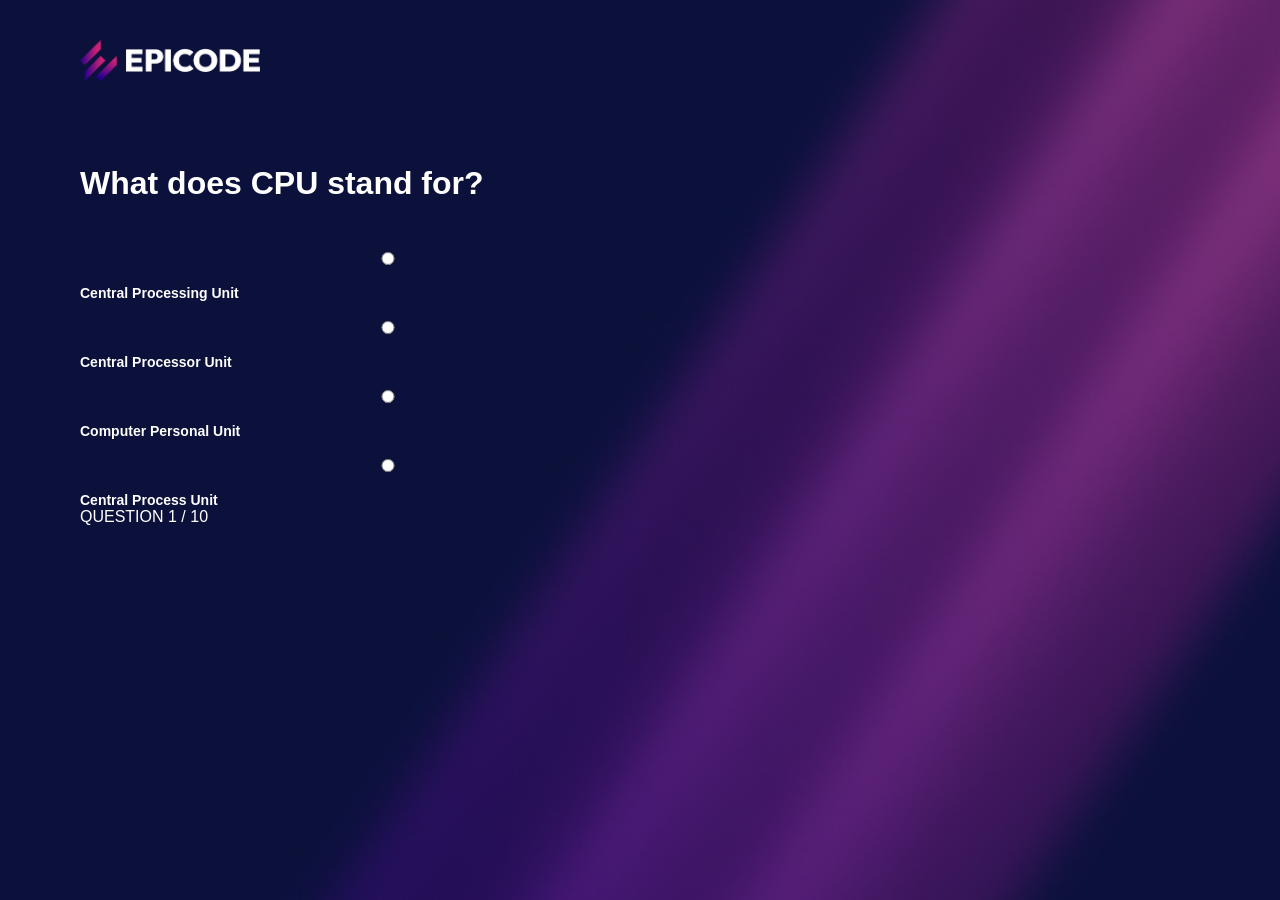
==== quiz.html @ b61a3285 "Merge branch 'master' into bagigio" ====
<!DOCTYPE html>
<html lang="it">

<head>
    <meta charset="UTF-8">
    <meta name="viewport" content="width=device-width, initial-scale=1.0">
    <link rel="stylesheet" href="./style.css">
    <title>Quiz</title>
  </head>

  <body>
    <header>
      <img src="./assets/epicode_logo.png" alt="Epicode logo" />
    </header>

    <main>
        <h1 id="questionText"></h1>

        <div id="answers">

            
        </div>

    </main>

    <footer class="counter">
      QUESTION <span id="questionNumber">1</span> / 10
    </footer>
  
<script src="./welcome.js"> </script>
<script src="./questions.js"></script>

</body>

    <script src="./question.js"></script>
  </body>
</html>
---- style.css ----
* {
  margin: 0;
  padding: 0;
  box-sizing: border-box;
}

/* BODY */

body {
  font-family: "Inter", sans-serif;
  background-color: #0b113b;
  background-image: url("./assets/bg.jpg");
  background-size: cover;
  background-position: center;
  color: white;
  min-height: 100vh;
  padding: 40px 80px;
  display: flex;
  flex-direction: column;
}

/* HEADER */

header img {
  width: 180px;
}

.titleBold{
  font-weight: 700;
}
/* MAIN */

main {
  width: 55%;
  max-width: 900px;
  margin-top: 80px;
}

/* TITOLI */
.welcome-title {
  font-family: "Outfit", sans-serif;
  font-size: 90px;
  font-weight: 300;
  line-height: 0.9;
  margin-bottom: 50px;
  width: 70%;
}

h1 strong {
  font-weight: 800;
}

h2 {
  color: #d20094;
  font-size: 30px;
  margin-bottom: 20px;
}

/* TESTI */

p {
  font-size: 16px;
  line-height: 1.5;
  margin-bottom: 50px;
  color: rgb(230, 230, 230);
}

/* LISTA */

ul {
  padding-left: 20px;
}

li {
  margin-bottom: 20px;
  font-size: 16px;
  color: rgb(240, 240, 240);
}

b {
  font-weight: 700;
}

/* BOTTOM SECTION */

.bottom-section {
  margin-top: auto;
  display: flex;
  justify-content: space-between;
  align-items: center;
  padding-bottom: 30px;
}

/* LABEL */

label {
  display: flex;
  align-items: center;
  gap: 15px;
  font-size: 14px;
  font-weight: 700;
}

/* CHECKBOX */

input[type="checkbox"] {
  width: 20px;
  height: 20px;
  accent-color: white;
}

/* BOTTONE PROCEED */

#proceed {
  background-color: #00ffff;
  color: #0b113b;
  border: none;
  padding: 20px 70px;
  font-size: 24px;
  font-weight: 700;
  cursor: pointer;
  box-shadow: 0 0 8px rgba(0, 255, 255, 0.5);
  transition: 0.2s;
}

/* HOVER */

#proceed:hover {
  transform: scale(1.03);
  box-shadow: 0 0 15px rgba(0, 255, 255, 0.7);
}

.answer-button {
  width: 100%;
  padding: 20px;
  border-radius: 40px;
  border: 2px solid rgba(255, 255, 255, 0.3);
  background: rgba(255, 255, 255, 0.05);
  color: white;
  font-size: 18px;
  font-weight: 600;
  cursor: pointer;
  transition: 0.2s;
}

.answer-button:hover {
  background: linear-gradient(90deg, #d20094, #900080);
  transform: scale(1.02);
  border-color: white;
}

#answers {
  display: flex;
  flex-direction: column;
  gap: 20px;
  margin-top: 50px;
}

.footerWelcome {
  display: flex;
  justify-content: space-between;
}
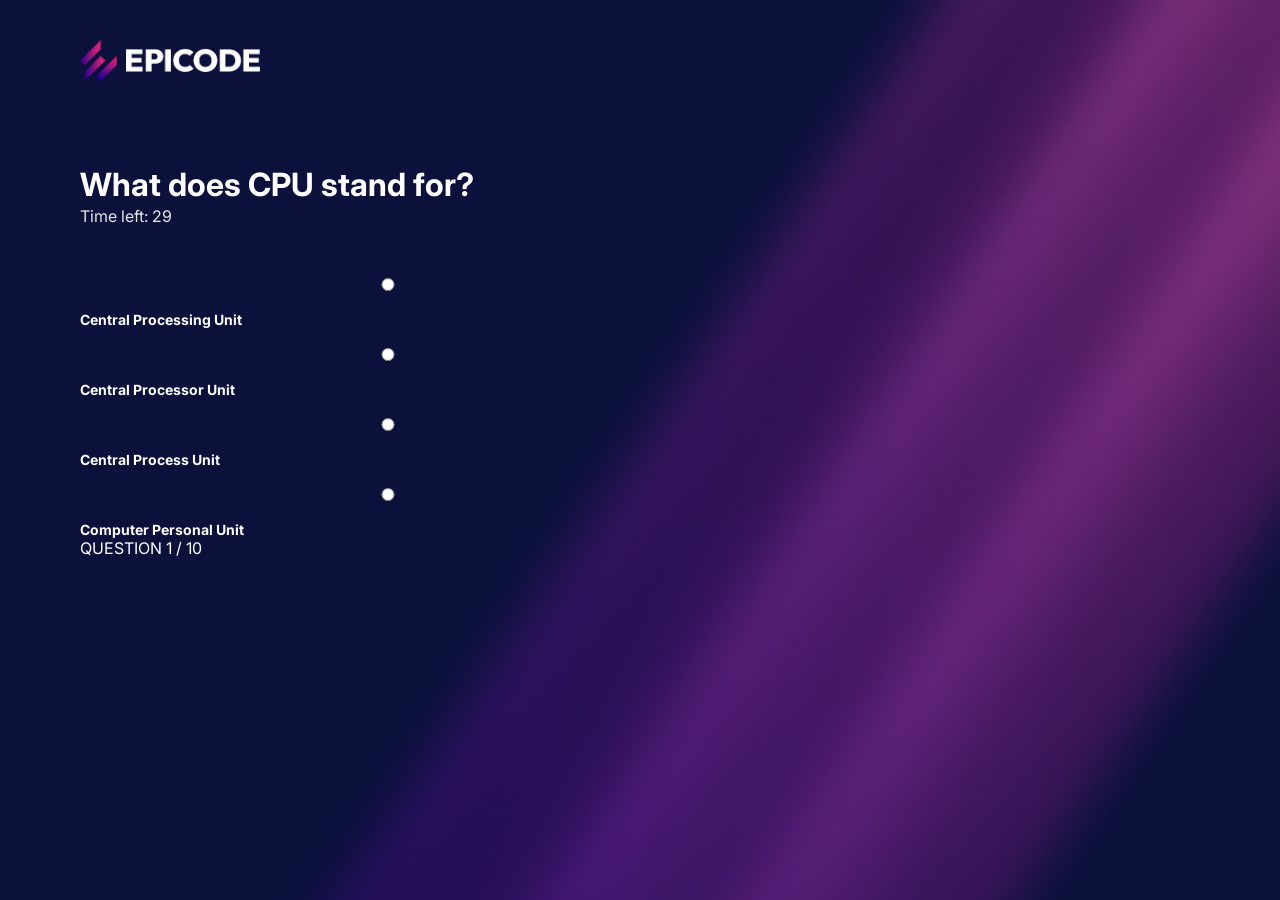
==== commit 72881c97: "background and small css tweaks" ====
--- a/quiz.html
+++ b/quiz.html
@@ -1,10 +1,13 @@
-<!DOCTYPE html>
+<!doctype html>
 <html lang="it">
-
-<head>
-    <meta charset="UTF-8">
-    <meta name="viewport" content="width=device-width, initial-scale=1.0">
-    <link rel="stylesheet" href="./style.css">
+  <head>
+    <meta charset="UTF-8" />
+    <meta name="viewport" content="width=device-width, initial-scale=1.0" />
+    <link rel="preconnect" href="https://fonts.googleapis.com" />
+    <link rel="preconnect" href="https://fonts.gstatic.com" crossorigin />
+    <link href="https://fonts.googleapis.com/css2?family=Inter:ital,opsz,wght@0,14..32,100..900;1,14..32,100..900&family=Outfit:wght@100..900&display=swap"
+      rel="stylesheet"/>
+    <link rel="stylesheet" href="./style.css"/>
     <title>Quiz</title>
   </head>
 
@@ -14,23 +17,48 @@
     </header>
 
     <main>
-        <h1 id="questionText"></h1>
+      <h1 id="questionText"></h1>
+      <p>Time left: <span id="timer"></span></p>
+      <div id="answers">
+        <p class="question">"What does CPU stand for?</p>
 
-        <div id="answers">
+        <input
+          id="opt1"
+          type="radio"
+          name="cpu"
+          value="central_processing_unit"
+        />
+        <label for="opt1">Central Processing Unit</label><br />
 
-            
-        </div>
+        <input
+          id="opt2"
+          type="radio"
+          name="cpu"
+          value="computer_personal_unit"
+        />
+        <label for="opt2">Computer Personal Unit</label><br />
 
+        <input
+          id="opt3"
+          type="radio"
+          name="cpu"
+          value="central_processor_unit"
+        />
+        <label for="opt3">Central Processor Unit</label><br />
+
+        <input
+          id="opt4"
+          type="radio"
+          name="cpu"
+          value="control_processing_unit"
+        />
+        <label for="opt4">Control Processing Unit</label>
+      </div>
     </main>
 
     <footer class="counter">
       QUESTION <span id="questionNumber">1</span> / 10
     </footer>
-  
-<script src="./welcome.js"> </script>
-<script src="./questions.js"></script>
-
-</body>
 
     <script src="./question.js"></script>
   </body>
--- a/style.css
+++ b/style.css
@@ -25,9 +25,6 @@
   width: 180px;
 }
 
-.titleBold{
-  font-weight: 700;
-}
 /* MAIN */
 
 main {
@@ -44,6 +41,10 @@
   line-height: 0.9;
   margin-bottom: 50px;
   width: 70%;
+}
+
+.welcome-title span{
+  font-weight: 700;
 }
 
 h1 strong {
@@ -90,6 +91,21 @@
   align-items: center;
   padding-bottom: 30px;
 }
+button {
+  background-color: #00ffff;
+  color: #0b113b;
+  border: none;
+  padding: 18px 60px;
+  font-size: 22px;
+  font-weight: 700;
+  cursor: pointer;
+  box-shadow: 0 0 8px rgba(0, 255, 255, 0.4);
+  transition: 0.2s;
+}
+button:hover {
+  transform: scale(1.03);
+  box-shadow: 0 0 15px rgba(0, 255, 255, 0.6);
+}
 
 /* LABEL */
 
@@ -107,6 +123,12 @@
   width: 20px;
   height: 20px;
   accent-color: white;
+  appearance: none;
+  border: solid white 2px;
+}
+
+input[type="checkbox"]:checked {
+  background-color: #00ffff;
 }
 
 /* BOTTONE PROCEED */
@@ -129,7 +151,6 @@
   transform: scale(1.03);
   box-shadow: 0 0 15px rgba(0, 255, 255, 0.7);
 }
-
 .answer-button {
   width: 100%;
   padding: 20px;
@@ -148,15 +169,9 @@
   transform: scale(1.02);
   border-color: white;
 }
-
 #answers {
   display: flex;
   flex-direction: column;
   gap: 20px;
   margin-top: 50px;
 }
-
-.footerWelcome {
-  display: flex;
-  justify-content: space-between;
-}
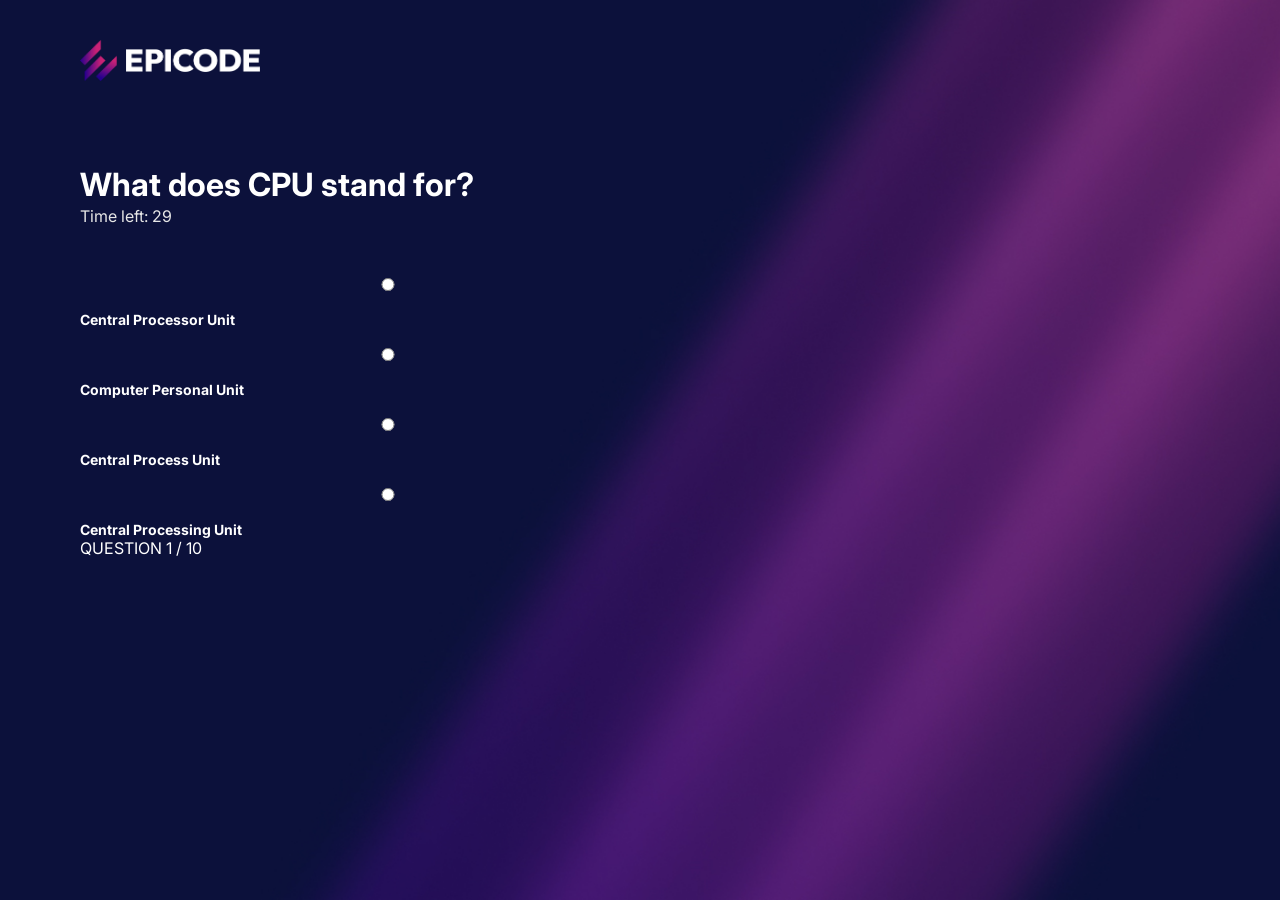
==== commit 685b1bb1: "ho tolto il testo di default dall'html che non serviva tanto viene stampato da js" ====
--- a/quiz.html
+++ b/quiz.html
@@ -20,7 +20,7 @@
       <h1 id="questionText"></h1>
       <p>Time left: <span id="timer"></span></p>
       <div id="answers">
-        <p class="question">"What does CPU stand for?</p>
+        <p class="question"></p>
 
         <input
           id="opt1"
@@ -28,7 +28,7 @@
           name="cpu"
           value="central_processing_unit"
         />
-        <label for="opt1">Central Processing Unit</label><br />
+        <label for="opt1"></label><br />
 
         <input
           id="opt2"
@@ -36,7 +36,7 @@
           name="cpu"
           value="computer_personal_unit"
         />
-        <label for="opt2">Computer Personal Unit</label><br />
+        <label for="opt2"></label><br />
 
         <input
           id="opt3"
@@ -44,7 +44,7 @@
           name="cpu"
           value="central_processor_unit"
         />
-        <label for="opt3">Central Processor Unit</label><br />
+        <label for="opt3"></label><br />
 
         <input
           id="opt4"
@@ -52,7 +52,7 @@
           name="cpu"
           value="control_processing_unit"
         />
-        <label for="opt4">Control Processing Unit</label>
+        <label for="opt4"></label>
       </div>
     </main>
 
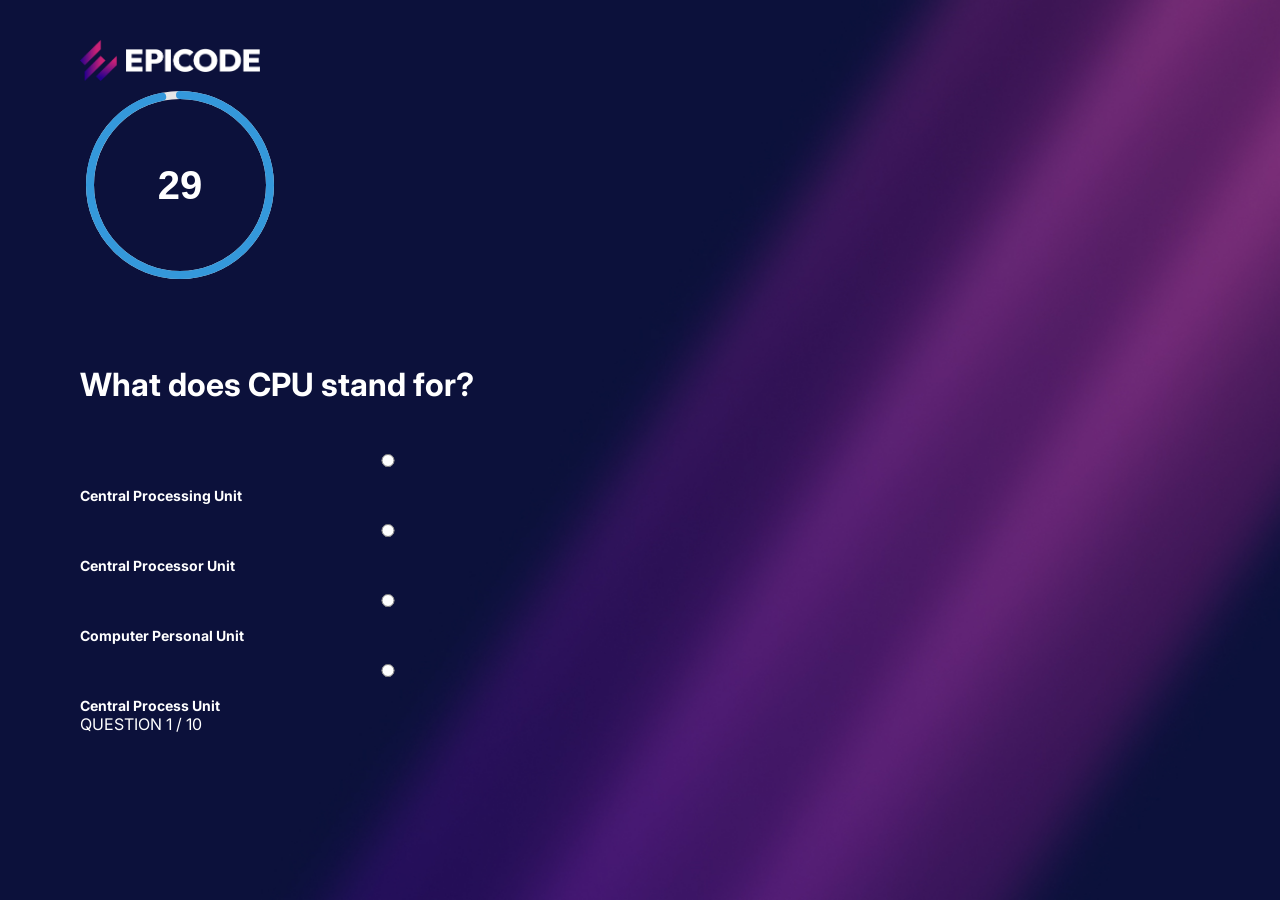
==== commit daa2eb46: "inserito timer js" ====
--- a/quiz.html
+++ b/quiz.html
@@ -1,24 +1,39 @@
 <!doctype html>
-<html lang="it">
+<html lang="en">
   <head>
     <meta charset="UTF-8" />
     <meta name="viewport" content="width=device-width, initial-scale=1.0" />
     <link rel="preconnect" href="https://fonts.googleapis.com" />
     <link rel="preconnect" href="https://fonts.gstatic.com" crossorigin />
-    <link href="https://fonts.googleapis.com/css2?family=Inter:ital,opsz,wght@0,14..32,100..900;1,14..32,100..900&family=Outfit:wght@100..900&display=swap"
-      rel="stylesheet"/>
-    <link rel="stylesheet" href="./style.css"/>
+    <link
+      href="https://fonts.googleapis.com/css2?family=Inter:ital,opsz,wght@0,14..32,100..900;1,14..32,100..900&family=Outfit:wght@100..900&display=swap"
+      rel="stylesheet"
+    />
+    <link rel="stylesheet" href="./style.css" />
     <title>Quiz</title>
   </head>
 
   <body>
     <header>
       <img src="./assets/epicode_logo.png" alt="Epicode logo" />
+      <div class="timer-container">
+        <svg class="timer-svg" width="200" height="200">
+          <circle class="timer-background" cx="100" cy="100" r="90"></circle>
+          <circle
+            class="timer-path"
+            cx="100"
+            cy="100"
+            r="90"
+            id="timer-path"
+          ></circle>
+        </svg>
+        <div class="timer-label" id="timer">30</div>
+      </div>
     </header>
 
     <main>
       <h1 id="questionText"></h1>
-      <p>Time left: <span id="timer"></span></p>
+     
       <div id="answers">
         <p class="question"></p>
 
@@ -52,6 +67,7 @@
           name="cpu"
           value="control_processing_unit"
         />
+
         <label for="opt4"></label>
       </div>
     </main>
--- a/style.css
+++ b/style.css
@@ -175,3 +175,45 @@
   gap: 20px;
   margin-top: 50px;
 }
+/*RESULTS*/
+#mainResults{
+  display: flex;
+  justify-content: center;
+  width: 100%;
+}
+#resultsParagraf{
+  
+}
+.timer-container {
+  position: relative;
+  width: 200px;
+  height: 200px;
+  display: flex;
+  align-items: center;
+  justify-content: center;
+}
+
+.timer-svg {
+  transform: rotate(-90deg); /* Fa partire il cerchio dall'alto */
+}
+
+.timer-background {
+  fill: none;
+  stroke: #e6e6e6;
+  stroke-width: 8;
+}
+
+.timer-path {
+  fill: none;
+  stroke: #3498db;
+  stroke-width: 8;
+  stroke-linecap: round;
+  transition: stroke-dashoffset 0.5s linear;
+}
+
+.timer-label {
+  position: absolute;
+  font-size: 2.5rem;
+  font-weight: bold;
+  font-family: sans-serif;
+}
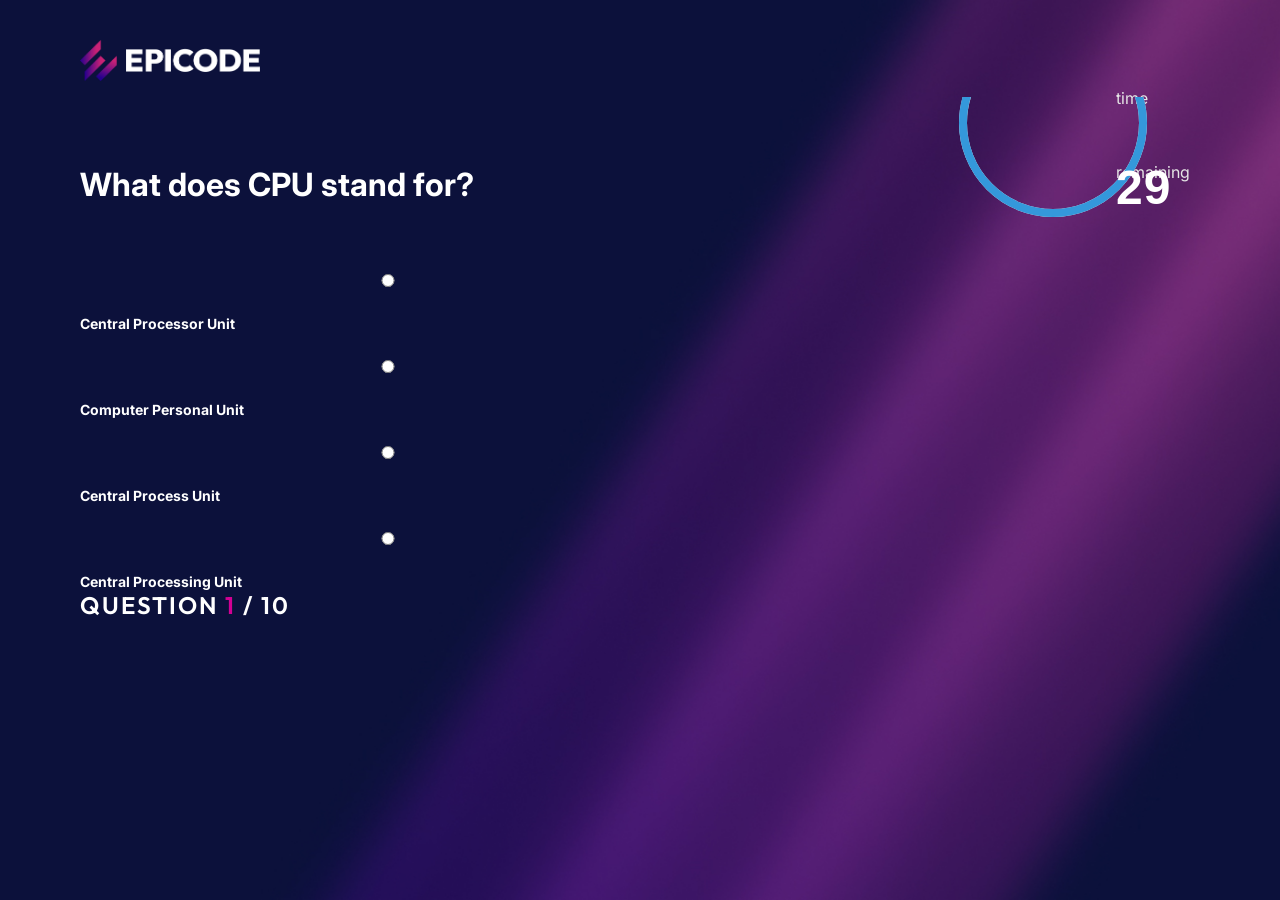
==== commit b9c137f5: "aggiunto paragrafo dentro timer" ====
--- a/quiz.html
+++ b/quiz.html
@@ -27,13 +27,18 @@
             id="timer-path"
           ></circle>
         </svg>
-        <div class="timer-label" id="timer">30</div>
+        <div>
+          <p>time</p>
+
+          <div class="timer-label" id="timer"></div>
+          <p>remaining</p>
+        </div>
       </div>
     </header>
 
     <main>
       <h1 id="questionText"></h1>
-     
+
       <div id="answers">
         <p class="question"></p>
 
--- a/style.css
+++ b/style.css
@@ -20,7 +20,10 @@
 }
 
 /* HEADER */
-
+header{
+  position: relative;
+
+}
 header img {
   width: 180px;
 }
@@ -185,12 +188,14 @@
   
 }
 .timer-container {
-  position: relative;
+  position: absolute;
   width: 200px;
   height: 200px;
   display: flex;
   align-items: center;
   justify-content: center;
+  top: 20px;
+  right: 10px;
 }
 
 .timer-svg {
@@ -210,10 +215,191 @@
   stroke-linecap: round;
   transition: stroke-dashoffset 0.5s linear;
 }
+#timer{
+  font-size: 3rem;
+
+}
 
 .timer-label {
   position: absolute;
-  font-size: 2.5rem;
+  font-size: 10px;
   font-weight: bold;
   font-family: sans-serif;
 }
+.timer-before {
+
+    content:"";
+
+    width: 100px;
+    height: 100px;
+
+    border-radius: 50%;
+
+    position: absolute;
+
+    background-color: #1b1356;
+
+}
+
+.timer-inner {
+
+    display: flex;
+    flex-direction: column;
+    justify-content: center;
+    align-items: center;
+
+    position: relative;
+    z-index: 2;
+
+}
+
+.timer-label {
+
+    font-size: 10px;
+    letter-spacing: 1px;
+
+}
+
+.timer-number {
+
+    font-family: 'Outfit', sans-serif;
+
+    font-size: 46px;
+    font-weight: 700;
+
+    line-height: 1;
+
+}
+
+.quiz-content {
+
+    flex: 1;
+
+    display: flex;
+    flex-direction: column;
+    justify-content: center;
+    align-items: center;
+
+}
+
+#questiontext {
+
+    text-align: center;
+
+    font-family: 'Outfit', sans-serif;
+    font-size: 64px;
+    font-weight: 300;
+
+    line-height: 1.1;
+
+    max-width: 950px;
+
+}
+
+#questiontext strong {
+
+    font-weight: 700;
+
+}
+
+#answers {
+
+    width: 100%;
+    max-width: 950px;
+
+    margin-top: 70px;
+
+    display: flex;
+    flex-wrap: wrap;
+    justify-content: space-between;
+
+    gap: 28px;
+
+}
+
+.answer {
+
+    width: calc(50% - 14px);
+
+}
+
+.answer input[type="radio"] { display: none;
+
+}
+
+.answer label {
+
+    width: 100%;
+    height: 82px;
+
+    border-radius: 999px;
+
+    border: 2px solid rgba(255,255,255,.5);
+
+    background: rgba(255,255,255,.05);
+
+    display: flex;
+    justify-content: center;
+    align-items: center;
+
+    text-align: center;
+
+    color: white;
+
+    font-size: 22px;
+    font-weight: 600;
+
+    cursor: pointer;
+
+    transition: 0.3s ease;
+
+
+}
+
+.answer label:hover {
+
+    transform: translateY(-2px);
+    border-color: white;
+
+}
+
+.answer input[type="radio"]:checked + label {
+
+    background: linear-gradient(180deg,#d20094,#900080);
+    border: none;
+    box-shadow: 0 0 20px, rgba(210,0,148,.5);
+
+}
+
+.footer {
+
+    display: flex;
+    justify-content: center;
+    align-items: center;
+
+    padding-bottom: 20px;
+
+}
+
+.counter {
+
+    font-family: 'Outfit', sans-serif;
+
+    font-size: 24px;
+    font-weight: 600;
+
+    letter-spacing: 2px;
+
+}
+
+.counter span {
+
+    color: #d20094;
+
+}
+
+.counter .total {
+
+    color: white;
+    
+}
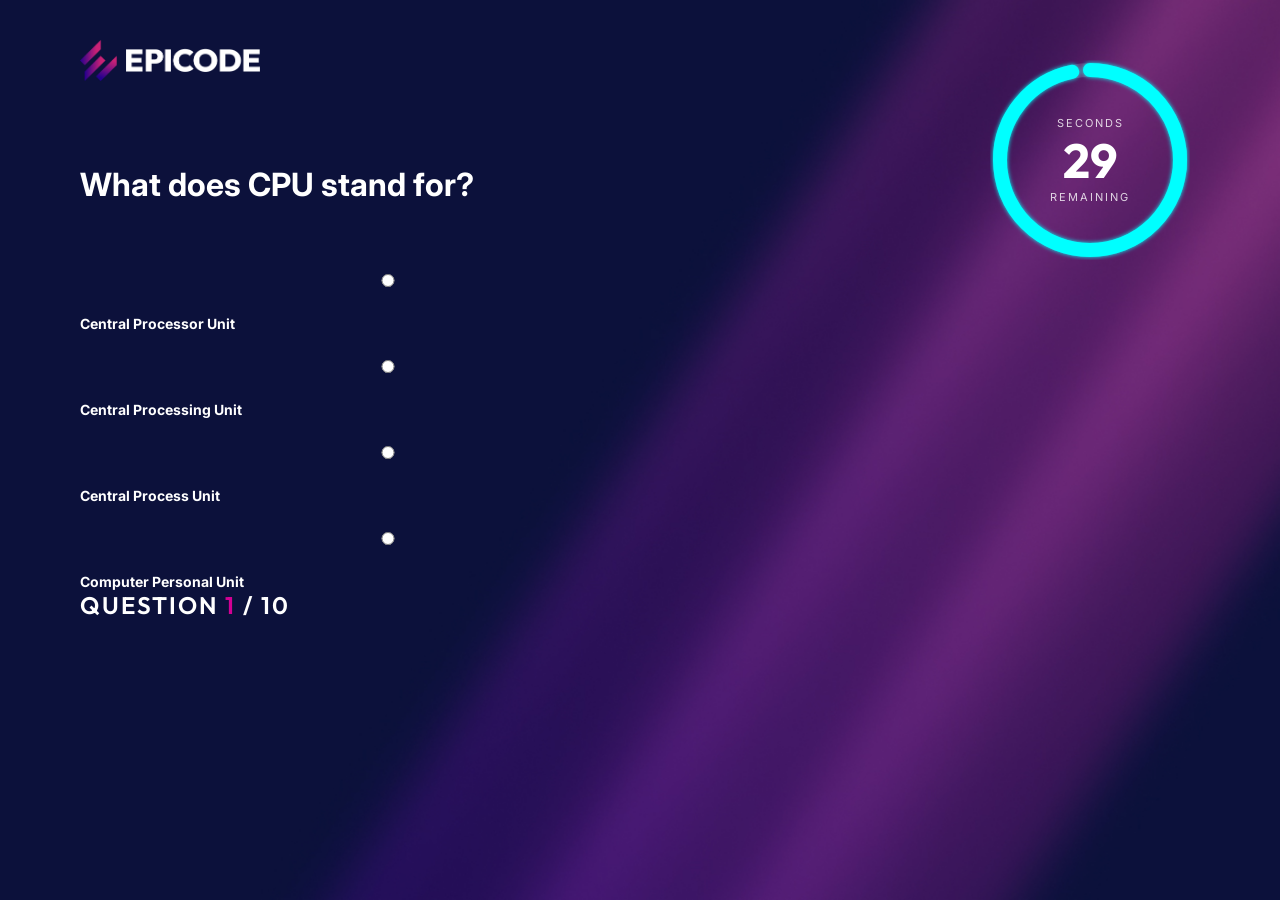
==== commit acc9e56d: "modifcato timer col css e aggiustato quiz.html" ====
--- a/quiz.html
+++ b/quiz.html
@@ -2,23 +2,31 @@
 <html lang="en">
   <head>
     <meta charset="UTF-8" />
+
     <meta name="viewport" content="width=device-width, initial-scale=1.0" />
+
     <link rel="preconnect" href="https://fonts.googleapis.com" />
+
     <link rel="preconnect" href="https://fonts.gstatic.com" crossorigin />
+
     <link
       href="https://fonts.googleapis.com/css2?family=Inter:ital,opsz,wght@0,14..32,100..900;1,14..32,100..900&family=Outfit:wght@100..900&display=swap"
       rel="stylesheet"
     />
+
     <link rel="stylesheet" href="./style.css" />
+
     <title>Quiz</title>
   </head>
 
   <body>
     <header>
       <img src="./assets/epicode_logo.png" alt="Epicode logo" />
+
       <div class="timer-container">
         <svg class="timer-svg" width="200" height="200">
           <circle class="timer-background" cx="100" cy="100" r="90"></circle>
+
           <circle
             class="timer-path"
             cx="100"
@@ -27,11 +35,13 @@
             id="timer-path"
           ></circle>
         </svg>
-        <div>
-          <p>time</p>
 
-          <div class="timer-label" id="timer"></div>
-          <p>remaining</p>
+        <div class="timer-inner">
+          <span class="timer-small"> SECONDS </span>
+
+          <div class="timer-number" id="timer">30</div>
+
+          <span class="timer-small"> REMAINING </span>
         </div>
       </div>
     </header>
@@ -39,46 +49,14 @@
     <main>
       <h1 id="questionText"></h1>
 
-      <div id="answers">
-        <p class="question"></p>
-
-        <input
-          id="opt1"
-          type="radio"
-          name="cpu"
-          value="central_processing_unit"
-        />
-        <label for="opt1"></label><br />
-
-        <input
-          id="opt2"
-          type="radio"
-          name="cpu"
-          value="computer_personal_unit"
-        />
-        <label for="opt2"></label><br />
-
-        <input
-          id="opt3"
-          type="radio"
-          name="cpu"
-          value="central_processor_unit"
-        />
-        <label for="opt3"></label><br />
-
-        <input
-          id="opt4"
-          type="radio"
-          name="cpu"
-          value="control_processing_unit"
-        />
-
-        <label for="opt4"></label>
-      </div>
+      <div id="answers"></div>
     </main>
 
     <footer class="counter">
-      QUESTION <span id="questionNumber">1</span> / 10
+      QUESTION
+      <span id="questionNumber"> 1 </span>
+
+      / 10
     </footer>
 
     <script src="./question.js"></script>
--- a/style.css
+++ b/style.css
@@ -20,9 +20,8 @@
 }
 
 /* HEADER */
-header{
+header {
   position: relative;
-
 }
 header img {
   width: 180px;
@@ -46,7 +45,7 @@
   width: 70%;
 }
 
-.welcome-title span{
+.welcome-title span {
   font-weight: 700;
 }
 
@@ -179,227 +178,194 @@
   margin-top: 50px;
 }
 /*RESULTS*/
-#mainResults{
+#mainResults {
   display: flex;
   justify-content: center;
   width: 100%;
 }
-#resultsParagraf{
-  
+#resultsParagraf {
 }
 .timer-container {
   position: absolute;
+
+  top: 20px;
+  right: 10px;
+
   width: 200px;
   height: 200px;
-  display: flex;
-  align-items: center;
-  justify-content: center;
-  top: 20px;
-  right: 10px;
+
+  display: flex;
+  justify-content: center;
+  align-items: center;
 }
 
 .timer-svg {
-  transform: rotate(-90deg); /* Fa partire il cerchio dall'alto */
+  position: absolute;
+
+  transform: rotate(-90deg);
 }
 
 .timer-background {
   fill: none;
-  stroke: #e6e6e6;
-  stroke-width: 8;
+
+  stroke: rgba(255, 255, 255, 0.15);
+
+  stroke-width: 14;
 }
 
 .timer-path {
   fill: none;
-  stroke: #3498db;
-  stroke-width: 8;
+
+  stroke: #00ffff;
+
+  stroke-width: 14;
+
   stroke-linecap: round;
-  transition: stroke-dashoffset 0.5s linear;
-}
-#timer{
-  font-size: 3rem;
-
-}
-
-.timer-label {
+
+  transition: stroke-dashoffset 1s linear;
+  filter: drop-shadow(0 0 2px #00ffff);
+}
+
+.timer-inner {
   position: absolute;
-  font-size: 10px;
-  font-weight: bold;
-  font-family: sans-serif;
-}
-.timer-before {
-
-    content:"";
-
-    width: 100px;
-    height: 100px;
-
-    border-radius: 50%;
-
-    position: absolute;
-
-    background-color: #1b1356;
-
-}
-
-.timer-inner {
-
-    display: flex;
-    flex-direction: column;
-    justify-content: center;
-    align-items: center;
-
-    position: relative;
-    z-index: 2;
-
-}
-
-.timer-label {
-
-    font-size: 10px;
-    letter-spacing: 1px;
-
+
+  display: flex;
+  flex-direction: column;
+
+  justify-content: center;
+  align-items: center;
+}
+
+.timer-small {
+  font-size: 11px;
+
+  letter-spacing: 2px;
+
+  color: white;
+
+  opacity: 0.8;
 }
 
 .timer-number {
-
-    font-family: 'Outfit', sans-serif;
-
-    font-size: 46px;
-    font-weight: 700;
-
-    line-height: 1;
-
+  font-family: "Outfit", sans-serif;
+
+  font-size: 48px;
+
+  font-weight: 700;
+
+  line-height: 1;
+
+  color: white;
+
+  margin: 6px 0;
 }
 
 .quiz-content {
-
-    flex: 1;
-
-    display: flex;
-    flex-direction: column;
-    justify-content: center;
-    align-items: center;
-
+  flex: 1;
+
+  display: flex;
+  flex-direction: column;
+  justify-content: center;
+  align-items: center;
 }
 
 #questiontext {
-
-    text-align: center;
-
-    font-family: 'Outfit', sans-serif;
-    font-size: 64px;
-    font-weight: 300;
-
-    line-height: 1.1;
-
-    max-width: 950px;
-
+  text-align: center;
+
+  font-family: "Outfit", sans-serif;
+  font-size: 64px;
+  font-weight: 300;
+
+  line-height: 1.1;
+
+  max-width: 950px;
 }
 
 #questiontext strong {
-
-    font-weight: 700;
-
+  font-weight: 700;
 }
 
 #answers {
-
-    width: 100%;
-    max-width: 950px;
-
-    margin-top: 70px;
-
-    display: flex;
-    flex-wrap: wrap;
-    justify-content: space-between;
-
-    gap: 28px;
-
+  width: 100%;
+  max-width: 950px;
+
+  margin-top: 70px;
+
+  display: flex;
+  flex-wrap: wrap;
+  justify-content: space-between;
+
+  gap: 28px;
 }
 
 .answer {
-
-    width: calc(50% - 14px);
-
-}
-
-.answer input[type="radio"] { display: none;
-
+  width: calc(50% - 14px);
+}
+
+.answer input[type="radio"] {
+  display: none;
 }
 
 .answer label {
-
-    width: 100%;
-    height: 82px;
-
-    border-radius: 999px;
-
-    border: 2px solid rgba(255,255,255,.5);
-
-    background: rgba(255,255,255,.05);
-
-    display: flex;
-    justify-content: center;
-    align-items: center;
-
-    text-align: center;
-
-    color: white;
-
-    font-size: 22px;
-    font-weight: 600;
-
-    cursor: pointer;
-
-    transition: 0.3s ease;
-
-
+  width: 100%;
+  height: 82px;
+
+  border-radius: 999px;
+
+  border: 2px solid rgba(255, 255, 255, 0.5);
+
+  background: rgba(255, 255, 255, 0.05);
+
+  display: flex;
+  justify-content: center;
+  align-items: center;
+
+  text-align: center;
+
+  color: white;
+
+  font-size: 22px;
+  font-weight: 600;
+
+  cursor: pointer;
+
+  transition: 0.3s ease;
 }
 
 .answer label:hover {
-
-    transform: translateY(-2px);
-    border-color: white;
-
+  transform: translateY(-2px);
+  border-color: white;
 }
 
 .answer input[type="radio"]:checked + label {
-
-    background: linear-gradient(180deg,#d20094,#900080);
-    border: none;
-    box-shadow: 0 0 20px, rgba(210,0,148,.5);
-
+  background: linear-gradient(180deg, #d20094, #900080);
+  border: none;
+  box-shadow:
+    0 0 20px,
+    rgba(210, 0, 148, 0.5);
 }
 
 .footer {
-
-    display: flex;
-    justify-content: center;
-    align-items: center;
-
-    padding-bottom: 20px;
-
+  display: flex;
+  justify-content: center;
+  align-items: center;
+
+  padding-bottom: 20px;
 }
 
 .counter {
-
-    font-family: 'Outfit', sans-serif;
-
-    font-size: 24px;
-    font-weight: 600;
-
-    letter-spacing: 2px;
-
+  font-family: "Outfit", sans-serif;
+
+  font-size: 24px;
+  font-weight: 600;
+
+  letter-spacing: 2px;
 }
 
 .counter span {
-
-    color: #d20094;
-
+  color: #d20094;
 }
 
 .counter .total {
-
-    color: white;
-    
-}
+  color: white;
+}
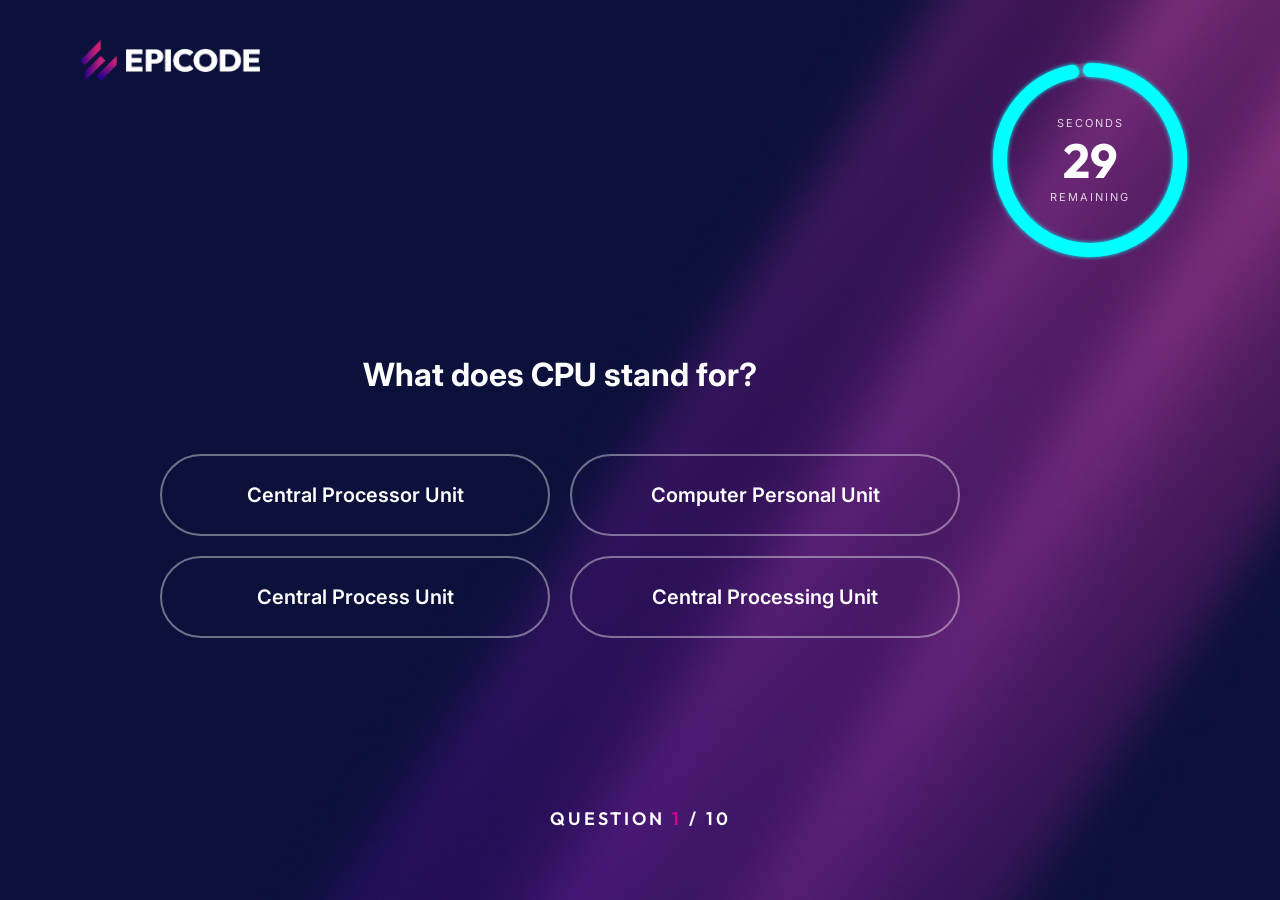
==== commit 3bc5a20e: "css e js modificati per dargli l'aspetto richiesto" ====
--- a/quiz.html
+++ b/quiz.html
@@ -46,7 +46,7 @@
       </div>
     </header>
 
-    <main>
+    <main id="mainQuiz">
       <h1 id="questionText"></h1>
 
       <div id="answers"></div>
--- a/style.css
+++ b/style.css
@@ -107,6 +107,7 @@
 button:hover {
   transform: scale(1.03);
   box-shadow: 0 0 15px rgba(0, 255, 255, 0.6);
+  background-color: #d20094;
 }
 
 /* LABEL */
@@ -153,17 +154,22 @@
   transform: scale(1.03);
   box-shadow: 0 0 15px rgba(0, 255, 255, 0.7);
 }
+
 .answer-button {
   width: 100%;
-  padding: 20px;
+  padding: 0;
+  height: 82px;
   border-radius: 40px;
-  border: 2px solid rgba(255, 255, 255, 0.3);
+  border: 2px solid rgba(255, 255, 255, 0.4);
   background: rgba(255, 255, 255, 0.05);
   color: white;
-  font-size: 18px;
+  font-size: 20px;
   font-weight: 600;
-  cursor: pointer;
-  transition: 0.2s;
+  transition: 0.3s ease;
+  display: flex;
+  align-items: center;
+  justify-content: center;
+  text-align: center;
 }
 
 .answer-button:hover {
@@ -171,20 +177,17 @@
   transform: scale(1.02);
   border-color: white;
 }
-#answers {
-  display: flex;
-  flex-direction: column;
-  gap: 20px;
-  margin-top: 50px;
-}
+
+
 /*RESULTS*/
+
 #mainResults {
   display: flex;
   justify-content: center;
   width: 100%;
 }
-#resultsParagraf {
-}
+
+
 .timer-container {
   position: absolute;
 
@@ -260,106 +263,89 @@
   margin: 6px 0;
 }
 
+/*NON TROVO LA CLASSE CORRISPONDENTE IN HTML
 .quiz-content {
   flex: 1;
-
   display: flex;
   flex-direction: column;
   justify-content: center;
   align-items: center;
 }
 
-#questiontext {
-  text-align: center;
-
-  font-family: "Outfit", sans-serif;
-  font-size: 64px;
-  font-weight: 300;
-
-  line-height: 1.1;
-
-  max-width: 950px;
-}
+/* #questiontext non esiste in HTML
 
 #questiontext strong {
   font-weight: 700;
 }
 
-#answers {
-  width: 100%;
-  max-width: 950px;
-
-  margin-top: 70px;
-
-  display: flex;
-  flex-wrap: wrap;
-  justify-content: space-between;
-
-  gap: 28px;
-}
-
+
+/*ANSWER NON LA TROVO 
 .answer {
   width: calc(50% - 14px);
 }
-
-.answer input[type="radio"] {
+*/
+
+#answers {
+  width: 100%;
+  max-width: 800px;
+  margin-top: 60px;
+  display: grid;
+  grid-template-columns: 1fr 1fr;
+  gap: 20px;
+}
+
+
+#answers input[type="radio"] {
   display: none;
 }
 
-.answer label {
+
+#answers label {
   width: 100%;
   height: 82px;
-
-  border-radius: 999px;
-
-  border: 2px solid rgba(255, 255, 255, 0.5);
-
-  background: rgba(255, 255, 255, 0.05);
-
-  display: flex;
-  justify-content: center;
-  align-items: center;
-
+  border-radius: 50px;
+  border: 2px solid rgba(255, 255, 255, 0.4);
+  font-size: 20px;
+  font-weight: 600;
+  display: flex;
+  align-items: center;
+  justify-content: center;
   text-align: center;
-
-  color: white;
-
-  font-size: 22px;
-  font-weight: 600;
-
+}
+
+#answers label:hover {
+  background: linear-gradient(45deg, #d20094, #900080);
+  border-color: transparent;
   cursor: pointer;
-
-  transition: 0.3s ease;
-}
-
-.answer label:hover {
-  transform: translateY(-2px);
-  border-color: white;
-}
-
+  color: white;
+}
+
+/*
 .answer input[type="radio"]:checked + label {
-  background: linear-gradient(180deg, #d20094, #900080);
+  background: linear-gradient(45deg, #d20094, #900080);
   border: none;
   box-shadow:
     0 0 20px,
     rgba(210, 0, 148, 0.5);
 }
 
+
+ANCHE QUESTA NON LA TROVO IN HTML
 .footer {
   display: flex;
   justify-content: center;
   align-items: center;
-
   padding-bottom: 20px;
 }
+*/
 
 .counter {
   font-family: "Outfit", sans-serif;
-
-  font-size: 24px;
+  font-size: 18px;
   font-weight: 600;
-
-  letter-spacing: 2px;
+  letter-spacing: 3px;
+  text-align: center;
+  padding-bottom: 30px;
 }
 
 .counter span {
@@ -369,3 +355,16 @@
 .counter .total {
   color: white;
 }
+
+/*MAIN QUIZ PAGE*/
+#mainQuiz {
+  margin-top: 100px;
+  width: 100%;
+  max-width: 960px;
+  display: flex;
+  flex-direction: column;
+  align-items: center;
+  justify-content: center;
+  flex: 1;
+  
+}
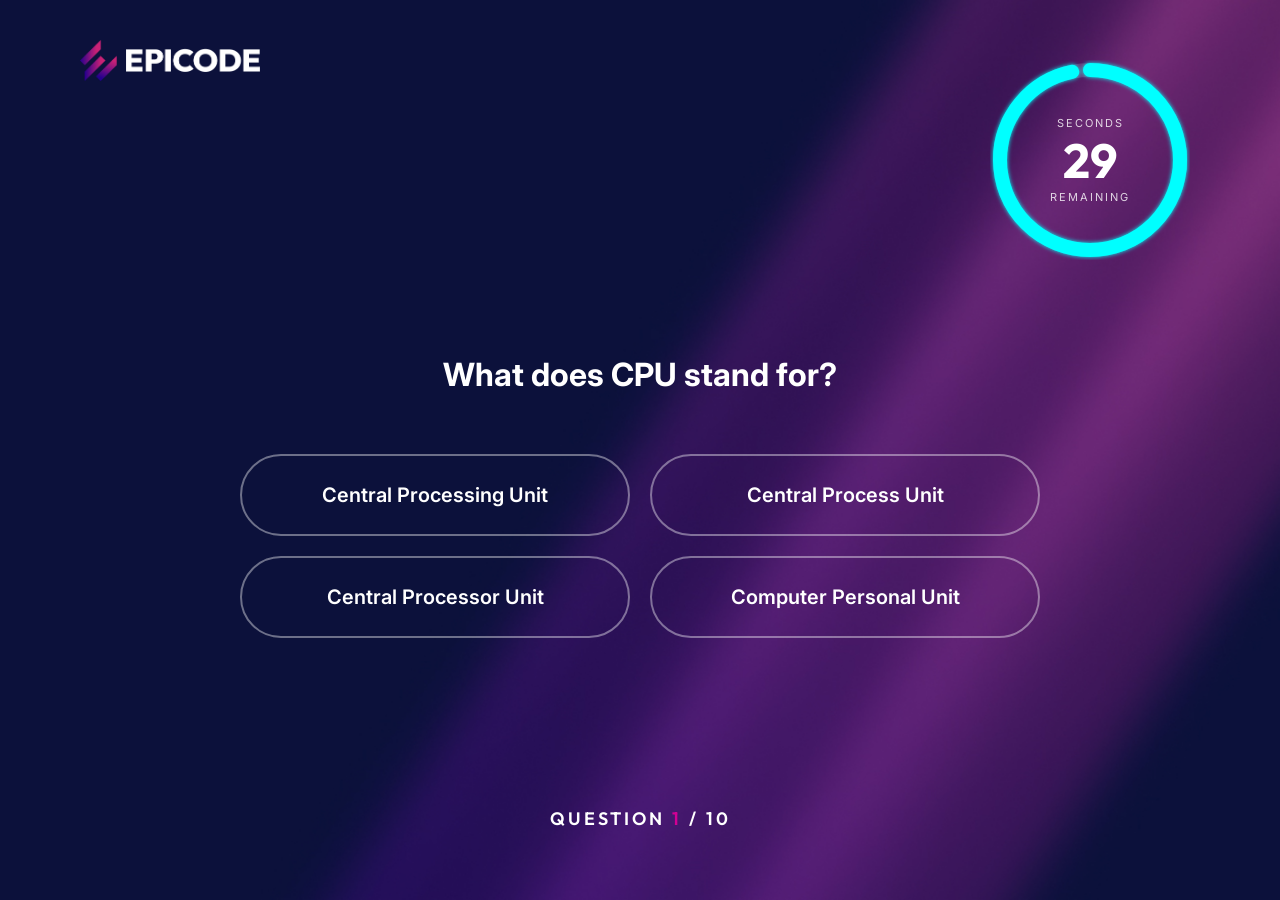
==== commit 46f53662: "css valutazione finale e centratura pagina" ====
--- a/quiz.html
+++ b/quiz.html
@@ -46,7 +46,7 @@
       </div>
     </header>
 
-    <main id="mainQuiz">
+    <main class="mainQuiz">
       <h1 id="questionText"></h1>
 
       <div id="answers"></div>
--- a/style.css
+++ b/style.css
@@ -18,6 +18,7 @@
   display: flex;
   flex-direction: column;
 }
+
 
 /* HEADER */
 header {
@@ -263,27 +264,6 @@
   margin: 6px 0;
 }
 
-/*NON TROVO LA CLASSE CORRISPONDENTE IN HTML
-.quiz-content {
-  flex: 1;
-  display: flex;
-  flex-direction: column;
-  justify-content: center;
-  align-items: center;
-}
-
-/* #questiontext non esiste in HTML
-
-#questiontext strong {
-  font-weight: 700;
-}
-
-
-/*ANSWER NON LA TROVO 
-.answer {
-  width: calc(50% - 14px);
-}
-*/
 
 #answers {
   width: 100%;
@@ -320,24 +300,6 @@
   color: white;
 }
 
-/*
-.answer input[type="radio"]:checked + label {
-  background: linear-gradient(45deg, #d20094, #900080);
-  border: none;
-  box-shadow:
-    0 0 20px,
-    rgba(210, 0, 148, 0.5);
-}
-
-
-ANCHE QUESTA NON LA TROVO IN HTML
-.footer {
-  display: flex;
-  justify-content: center;
-  align-items: center;
-  padding-bottom: 20px;
-}
-*/
 
 .counter {
   font-family: "Outfit", sans-serif;
@@ -357,7 +319,7 @@
 }
 
 /*MAIN QUIZ PAGE*/
-#mainQuiz {
+.mainQuiz {
   margin-top: 100px;
   width: 100%;
   max-width: 960px;
@@ -366,5 +328,18 @@
   align-items: center;
   justify-content: center;
   flex: 1;
+  margin-left: auto;
+  margin-right: auto;
   
-}+}
+
+
+
+.incorrectAnswers {
+  opacity: 0.2;
+}
+
+
+#stellina {
+  margin-bottom: 50px;
+}
